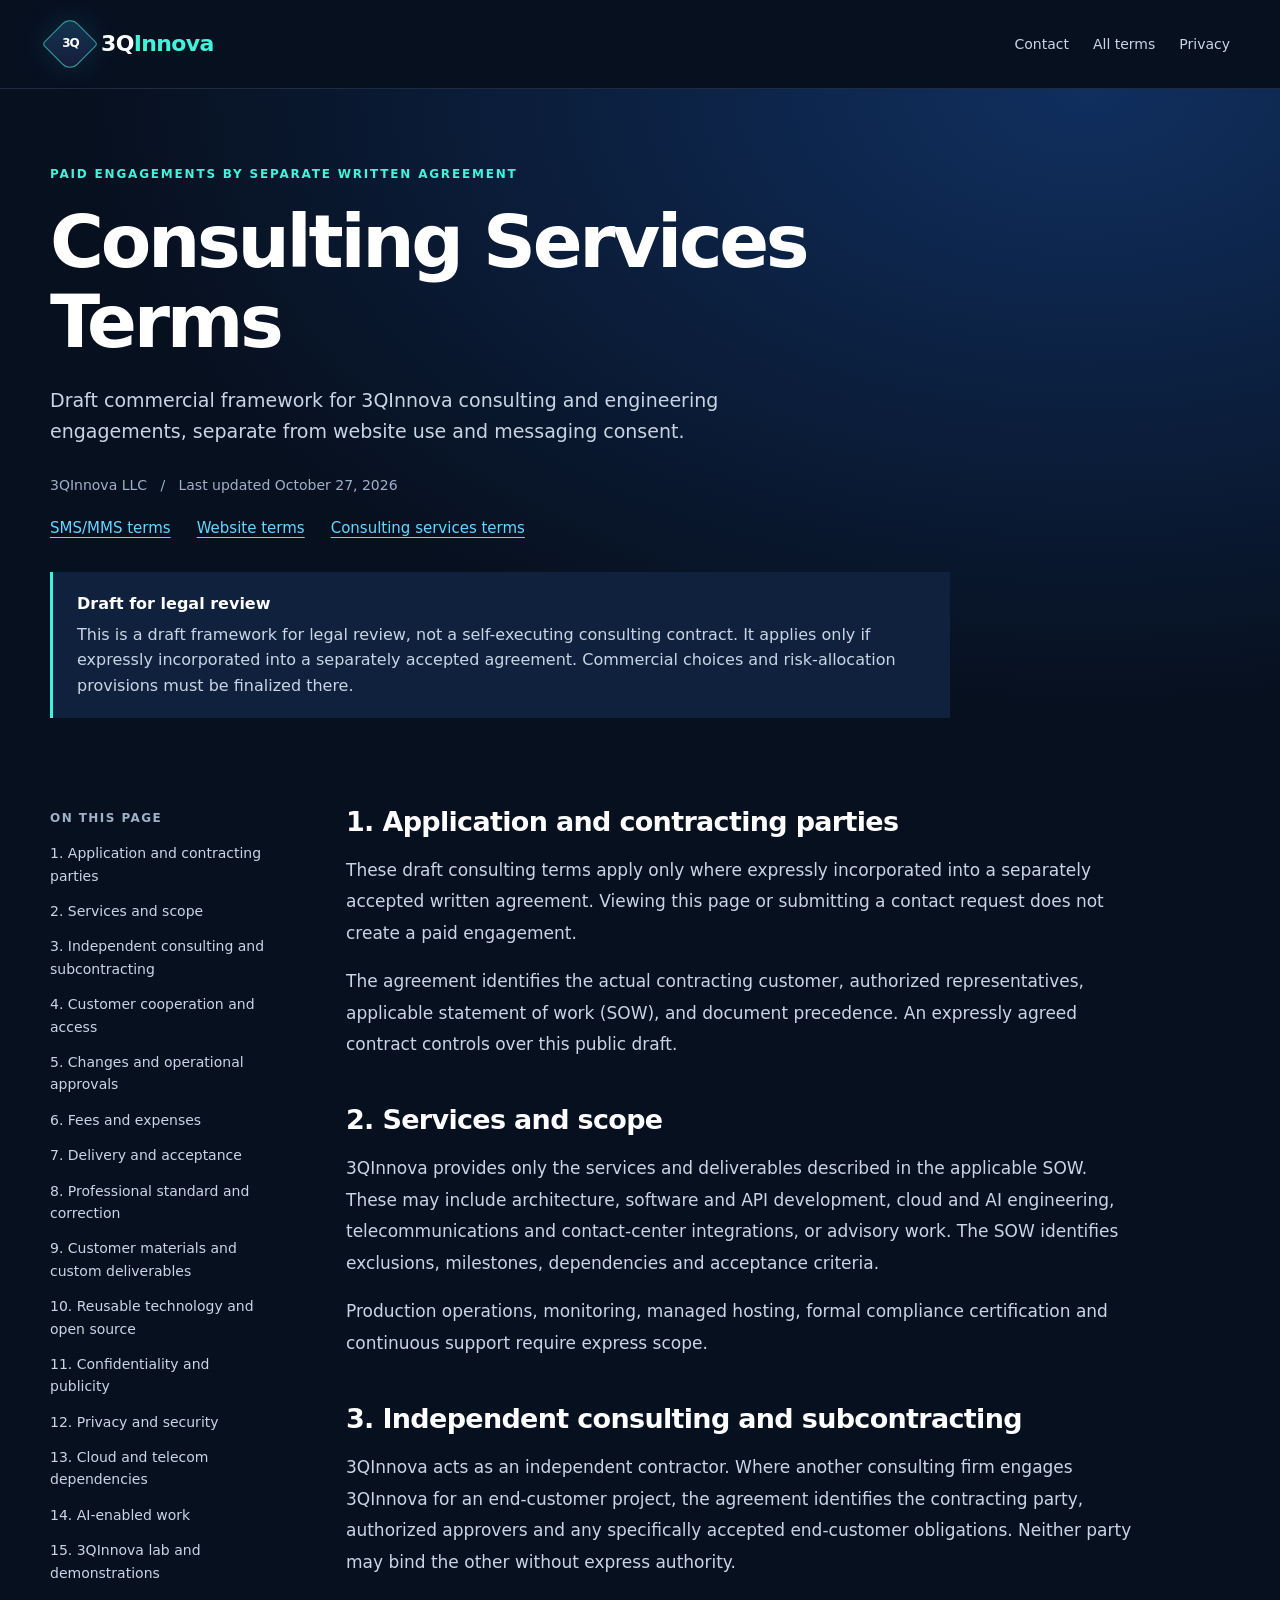
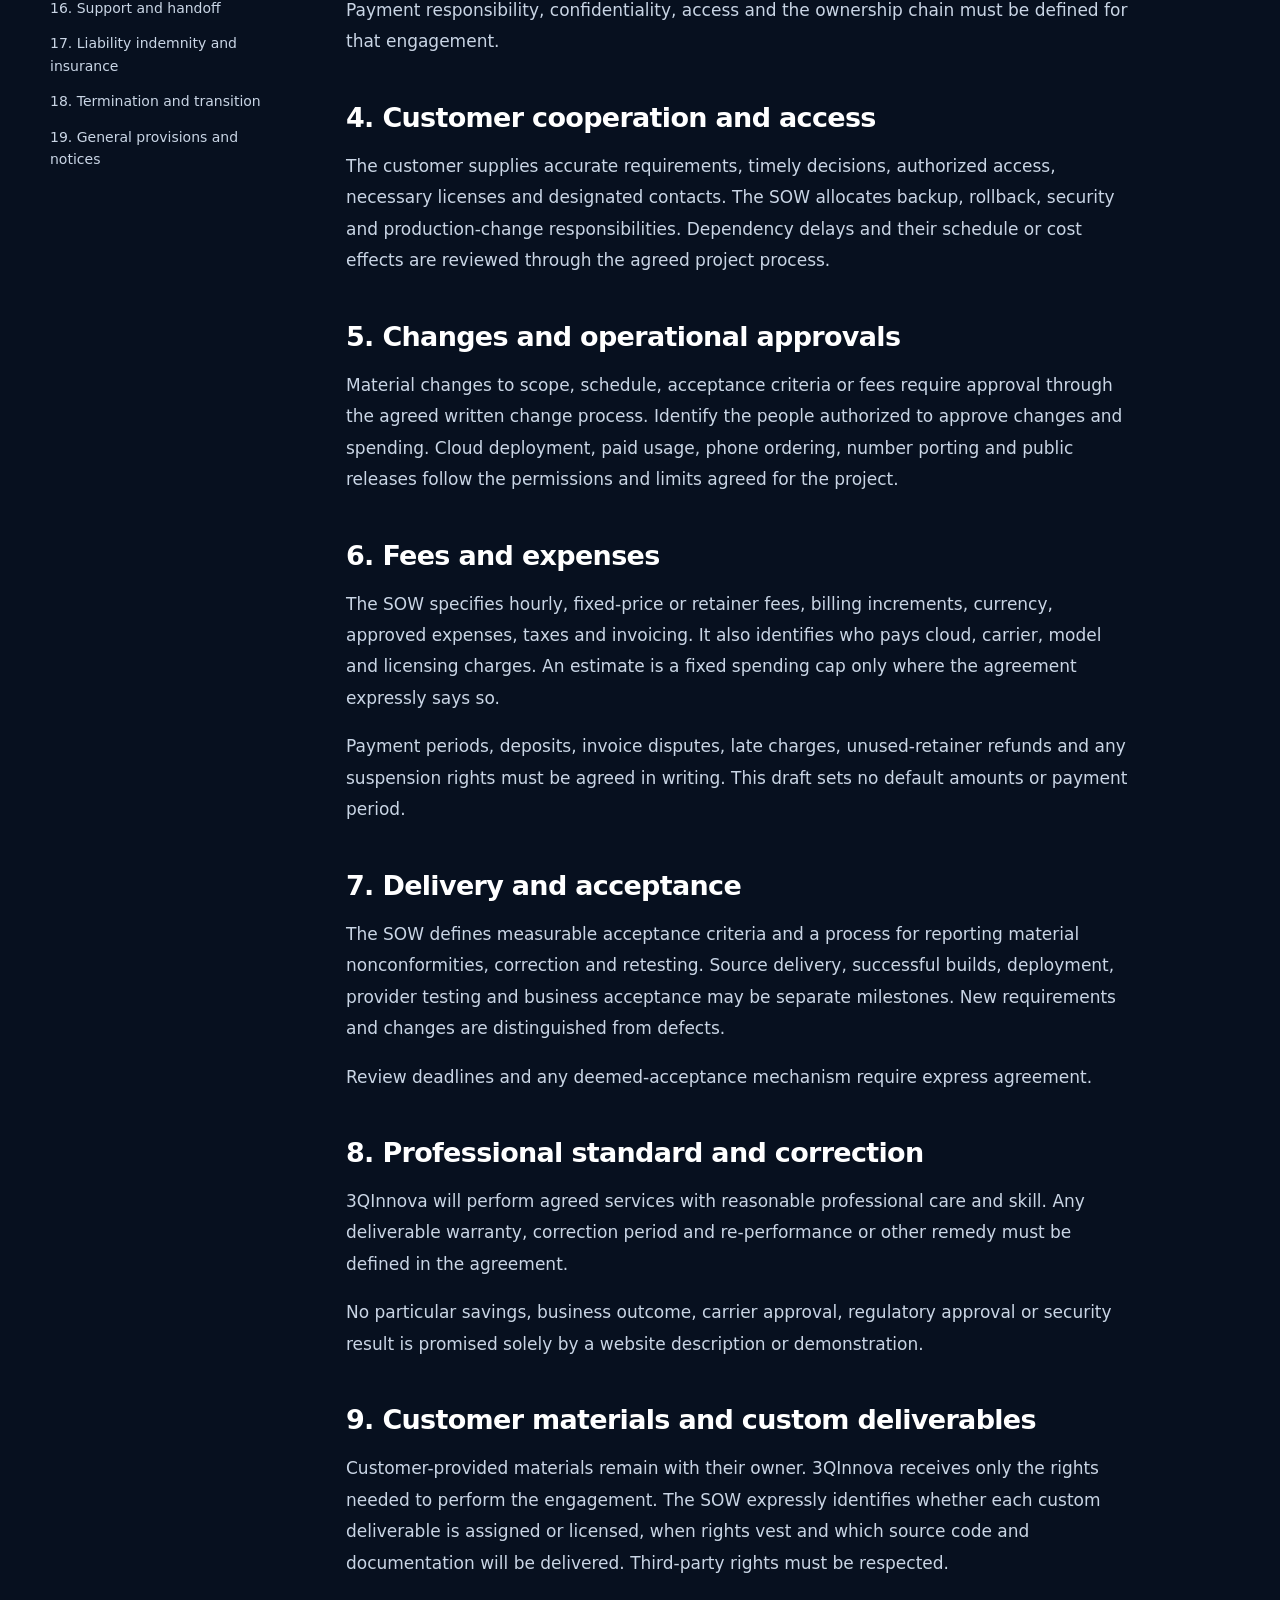
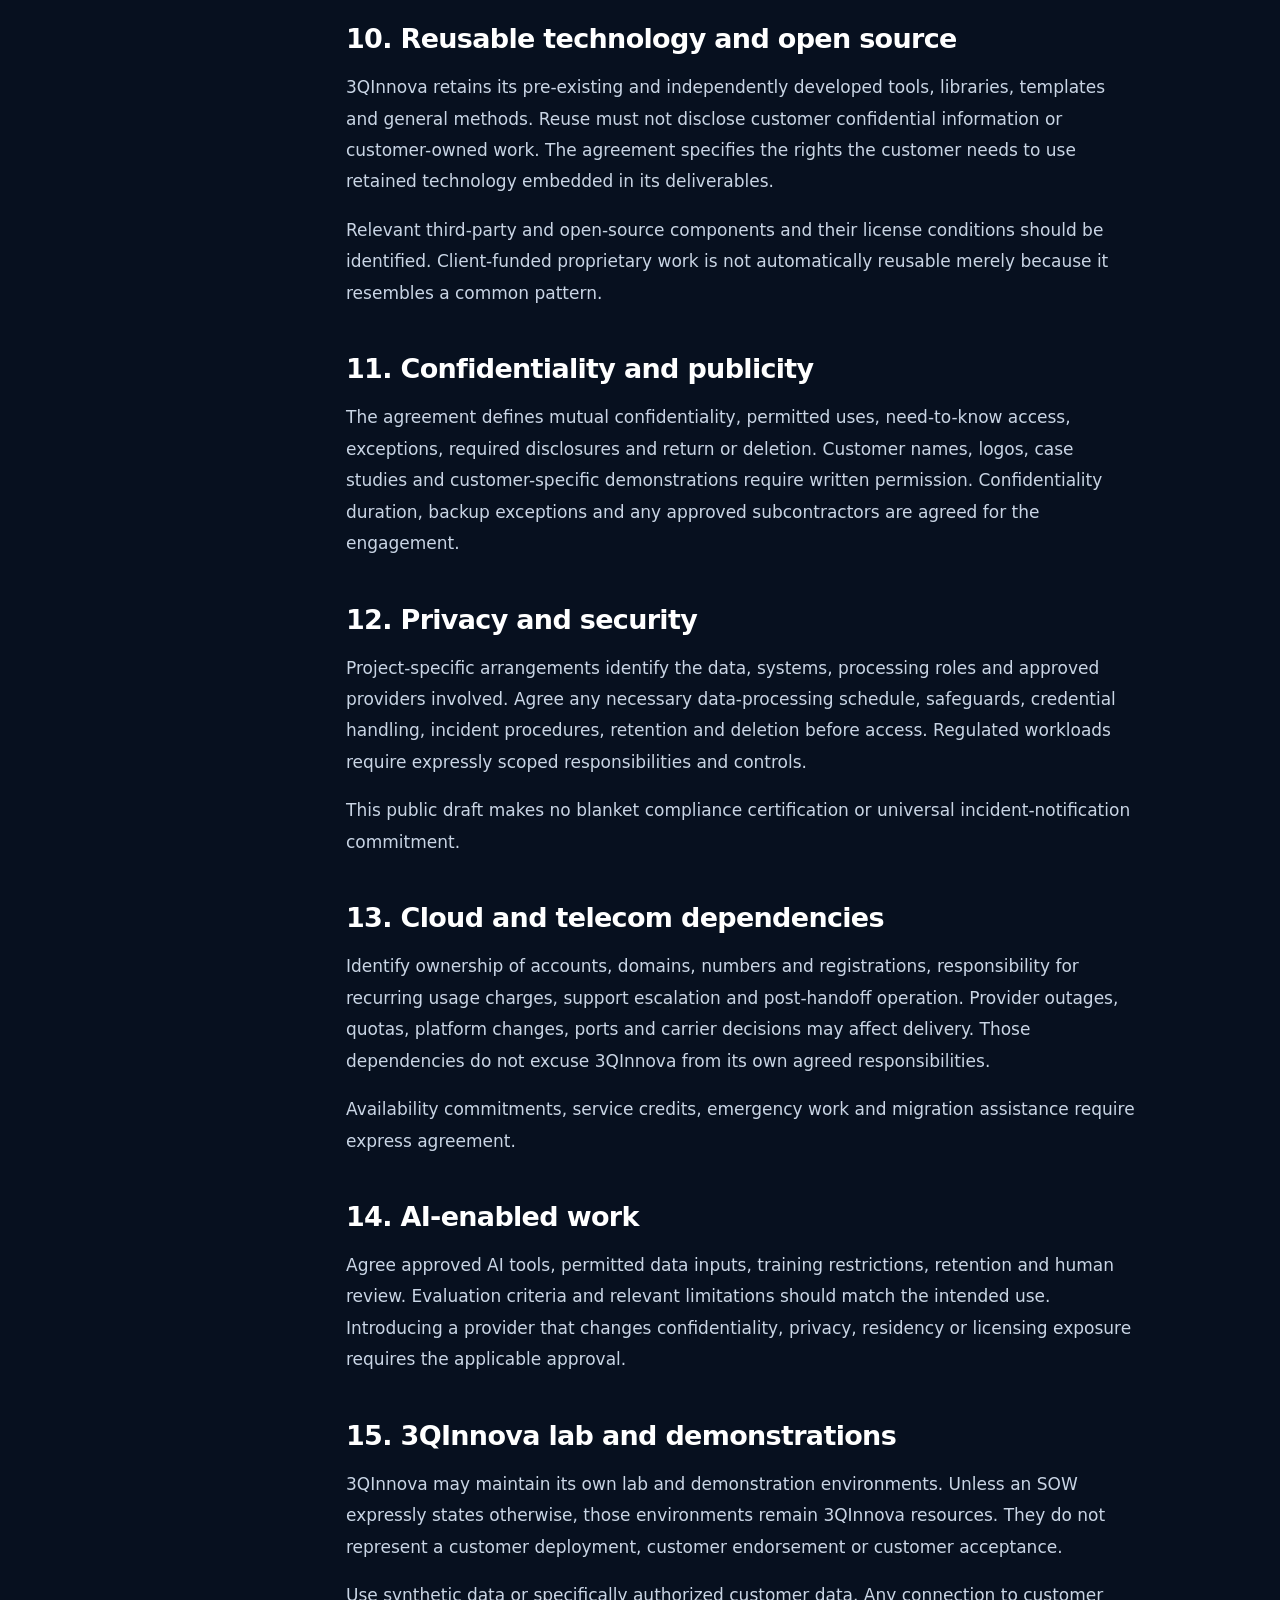
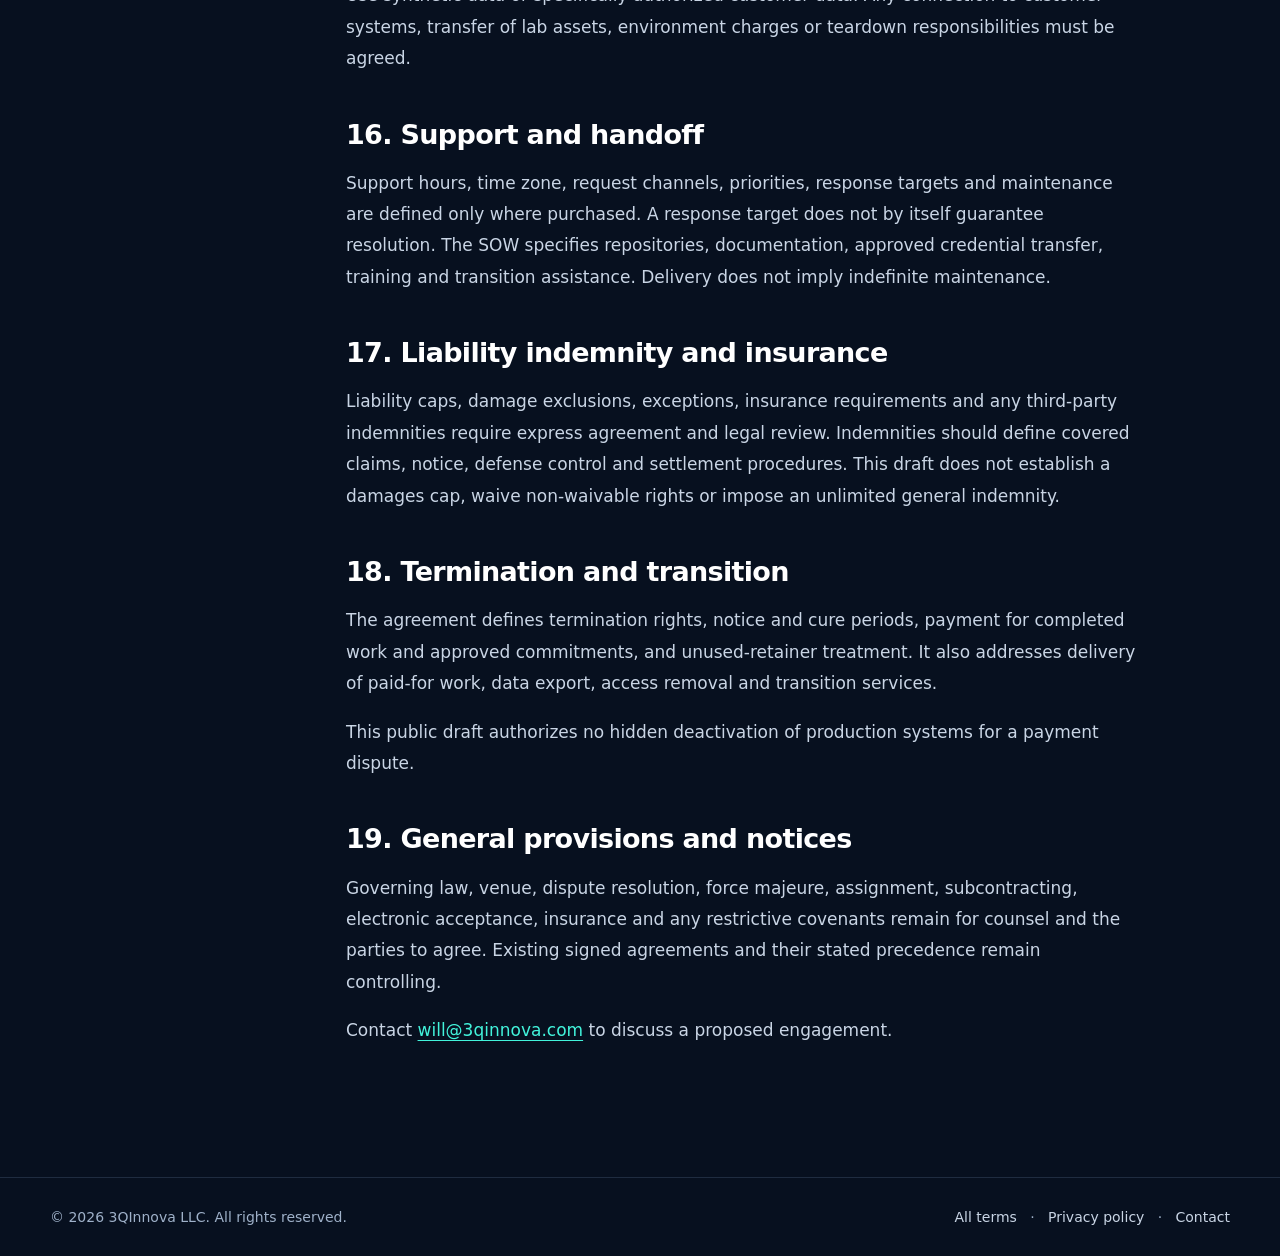
==== Consulting_Terms/index.html @ 2d51da44 "Separate SMS MMS, website, and consulting terms with messaging first" ====
<!doctype html>
<html lang="en"><head><meta charset="utf-8"><meta name="viewport" content="width=device-width,initial-scale=1"><title>Consulting Services Terms | 3QInnova</title><meta name="description" content="Draft commercial framework for 3QInnova consulting and engineering engagements, separate from website use and messaging consent."><meta name="theme-color" content="#07101f"><meta name="robots" content="noindex,follow"><link rel="canonical" href="https://3qinnova.com/Consulting_Terms/"><link rel="stylesheet" href="/styles.css"><style>
    .terms-header{position:static;border-bottom:1px solid var(--line);padding:24px 0}.terms-header nav{display:flex;gap:24px;align-items:center;font-size:14px}.terms-header nav a{color:#c9d5e5}.terms-header nav a:hover{color:var(--cyan)}
    .terms-hero{padding:76px 0 42px;background:radial-gradient(ellipse at 85% 0%,#102f5f,transparent 65%)}.terms-hero h1{max-width:900px;font-size:clamp(2.5rem,6vw,4.6rem);line-height:1.08;letter-spacing:-.045em;margin:0 0 24px}.terms-hero .intro{max-width:740px;color:#c9d5e5;font-size:19px}.terms-meta{color:var(--muted);font-size:14px;margin:28px 0 0}
    .draft-notice{border-left:3px solid var(--cyan);background:#10213e;padding:19px 24px;margin-top:32px;max-width:900px}.draft-notice p{margin:5px 0 0;color:#c9d5e5}.terms-layout{display:grid;grid-template-columns:220px minmax(0,1fr);gap:76px;padding:44px 0 88px}.terms-toc{align-self:start;position:sticky;top:28px}.terms-toc strong{font-size:12px;text-transform:uppercase;letter-spacing:.12em;color:var(--muted)}.terms-toc a{display:block;margin-top:13px;color:#c9d5e5;font-size:14px}.terms-toc a:hover{color:var(--cyan)}.terms-content{max-width:790px}.terms-content section{scroll-margin-top:30px;margin:0 0 42px}.terms-content h2{font-size:27px;letter-spacing:-.025em;line-height:1.3;margin:0 0 16px}.terms-content p,.terms-content li{color:#c9d5e5;font-size:17px;line-height:1.85}.terms-content ul{padding-left:24px}.terms-content li{margin-bottom:10px}.terms-content a{color:var(--cyan);text-decoration:underline;text-underline-offset:4px}.terms-content strong{color:var(--white)}.terms-content .keyword{font-family:ui-monospace,monospace;letter-spacing:.03em;color:var(--cyan);font-weight:700}.terms-footer{border-top:1px solid var(--line);padding:28px 0;color:var(--muted);font-size:14px}.terms-footer .shell{display:flex;justify-content:space-between;gap:20px;flex-wrap:wrap}.terms-footer a{color:#c9d5e5}.terms-content .sample{border-left:2px solid var(--line);padding-left:22px}
    @media(max-width:760px){.terms-header nav{gap:16px}.terms-header .nav-wrap{gap:14px}.terms-hero{padding-top:48px}.terms-layout{grid-template-columns:1fr;gap:32px;padding-top:24px}.terms-toc{position:static;padding-bottom:24px;border-bottom:1px solid var(--line)}.terms-toc a{display:inline-block;margin:12px 18px 0 0}.terms-header .brand-name{font-size:19px}.terms-header .brand-mark{width:32px}.terms-header nav a{font-size:13px}.terms-content h2{font-size:24px}.draft-notice{padding:16px 18px}}
    @media print{body{background:white;color:#111}.terms-header,.terms-toc,.terms-footer{display:none}.terms-hero{padding-top:0;background:none}.terms-layout{display:block;padding:0}.terms-content p,.terms-content li,.terms-hero .intro,.terms-meta,.draft-notice p{color:#222}.terms-content strong,.terms-content a,.terms-content .keyword{color:#111}.draft-notice{background:none;border-color:#111}.terms-content section{break-inside:avoid}}
  
.policy-links{display:flex;flex-wrap:wrap;gap:12px 26px;padding:20px 0 0;color:#62d7ff;font-size:15px}.policy-links a{text-decoration:underline;text-underline-offset:4px}.policy-group{margin:20px 0 38px;padding-bottom:20px;border-bottom:1px solid var(--line)}.policy-group>h2{font-size:34px;color:var(--cyan)}.terms-toc .toc-group{display:block;margin-top:24px;color:var(--white);font-size:15px}.policy-note{border-left:3px solid var(--cyan);padding-left:18px;color:#c9d5e5}@media(max-width:760px){.policy-links{gap:12px 18px}.policy-group>h2{font-size:28px}.terms-toc .toc-group{margin-top:15px}}</style></head><body>
<a class="skip-link" href="#main">Skip to content</a><header class="terms-header"><div class="shell nav-wrap"><a class="brand" href="/" aria-label="3QInnova home"><span class="brand-mark" aria-hidden="true"><span>3Q</span></span><span class="brand-name">3Q<span>Innova</span></span></a><nav aria-label="Primary navigation"><a href="/Contact/">Contact</a><a href="/Terms_And_Conditions/">All terms</a><a href="/Privacy_Policy/">Privacy</a></nav></div></header>
<main id="main"><div class="terms-hero"><div class="shell"><p class="eyebrow">Paid engagements by separate written agreement</p><h1>Consulting Services Terms</h1><p class="intro">Draft commercial framework for 3QInnova consulting and engineering engagements, separate from website use and messaging consent.</p><p class="terms-meta">3QInnova LLC &nbsp; / &nbsp; Last updated October 27, 2026</p><nav class="policy-links" aria-label="Separate terms documents"><a href="/SMS_MMS_Terms/">SMS/MMS terms</a><a href="/Website_Terms/">Website terms</a><a href="/Consulting_Terms/">Consulting services terms</a></nav><aside class="draft-notice" aria-label="Draft status"><strong>Draft for legal review</strong><p>This is a draft framework for legal review, not a self-executing consulting contract. It applies only if expressly incorporated into a separately accepted agreement. Commercial choices and risk-allocation provisions must be finalized there.</p></aside></div></div>
<div class="shell terms-layout"><nav class="terms-toc" aria-label="On this page"><strong>On this page</strong><a href="#application">1. Application and contracting parties</a><a href="#services">2. Services and scope</a><a href="#independent">3. Independent consulting and subcontracting</a><a href="#cooperation">4. Customer cooperation and access</a><a href="#changes">5. Changes and operational approvals</a><a href="#fees">6. Fees and expenses</a><a href="#acceptance">7. Delivery and acceptance</a><a href="#standard">8. Professional standard and correction</a><a href="#ownership">9. Customer materials and custom deliverables</a><a href="#reusable">10. Reusable technology and open source</a><a href="#confidentiality">11. Confidentiality and publicity</a><a href="#data">12. Privacy and security</a><a href="#vendors">13. Cloud and telecom dependencies</a><a href="#ai">14. AI-enabled work</a><a href="#lab">15. 3QInnova lab and demonstrations</a><a href="#support">16. Support and handoff</a><a href="#risk">17. Liability indemnity and insurance</a><a href="#termination">18. Termination and transition</a><a href="#general">19. General provisions and notices</a></nav><article class="terms-content"><section id="application"><h2>1. Application and contracting parties</h2><p>These draft consulting terms apply only where expressly incorporated into a separately accepted written agreement. Viewing this page or submitting a contact request does not create a paid engagement.</p><p>The agreement identifies the actual contracting customer, authorized representatives, applicable statement of work (SOW), and document precedence. An expressly agreed contract controls over this public draft.</p></section><section id="services"><h2>2. Services and scope</h2><p>3QInnova provides only the services and deliverables described in the applicable SOW. These may include architecture, software and API development, cloud and AI engineering, telecommunications and contact-center integrations, or advisory work. The SOW identifies exclusions, milestones, dependencies and acceptance criteria.</p><p>Production operations, monitoring, managed hosting, formal compliance certification and continuous support require express scope.</p></section><section id="independent"><h2>3. Independent consulting and subcontracting</h2><p>3QInnova acts as an independent contractor. Where another consulting firm engages 3QInnova for an end-customer project, the agreement identifies the contracting party, authorized approvers and any specifically accepted end-customer obligations. Neither party may bind the other without express authority.</p><p>Payment responsibility, confidentiality, access and the ownership chain must be defined for that engagement.</p></section><section id="cooperation"><h2>4. Customer cooperation and access</h2><p>The customer supplies accurate requirements, timely decisions, authorized access, necessary licenses and designated contacts. The SOW allocates backup, rollback, security and production-change responsibilities. Dependency delays and their schedule or cost effects are reviewed through the agreed project process.</p></section><section id="changes"><h2>5. Changes and operational approvals</h2><p>Material changes to scope, schedule, acceptance criteria or fees require approval through the agreed written change process. Identify the people authorized to approve changes and spending. Cloud deployment, paid usage, phone ordering, number porting and public releases follow the permissions and limits agreed for the project.</p></section><section id="fees"><h2>6. Fees and expenses</h2><p>The SOW specifies hourly, fixed-price or retainer fees, billing increments, currency, approved expenses, taxes and invoicing. It also identifies who pays cloud, carrier, model and licensing charges. An estimate is a fixed spending cap only where the agreement expressly says so.</p><p>Payment periods, deposits, invoice disputes, late charges, unused-retainer refunds and any suspension rights must be agreed in writing. This draft sets no default amounts or payment period.</p></section><section id="acceptance"><h2>7. Delivery and acceptance</h2><p>The SOW defines measurable acceptance criteria and a process for reporting material nonconformities, correction and retesting. Source delivery, successful builds, deployment, provider testing and business acceptance may be separate milestones. New requirements and changes are distinguished from defects.</p><p>Review deadlines and any deemed-acceptance mechanism require express agreement.</p></section><section id="standard"><h2>8. Professional standard and correction</h2><p>3QInnova will perform agreed services with reasonable professional care and skill. Any deliverable warranty, correction period and re-performance or other remedy must be defined in the agreement.</p><p>No particular savings, business outcome, carrier approval, regulatory approval or security result is promised solely by a website description or demonstration.</p></section><section id="ownership"><h2>9. Customer materials and custom deliverables</h2><p>Customer-provided materials remain with their owner. 3QInnova receives only the rights needed to perform the engagement. The SOW expressly identifies whether each custom deliverable is assigned or licensed, when rights vest and which source code and documentation will be delivered. Third-party rights must be respected.</p></section><section id="reusable"><h2>10. Reusable technology and open source</h2><p>3QInnova retains its pre-existing and independently developed tools, libraries, templates and general methods. Reuse must not disclose customer confidential information or customer-owned work. The agreement specifies the rights the customer needs to use retained technology embedded in its deliverables.</p><p>Relevant third-party and open-source components and their license conditions should be identified. Client-funded proprietary work is not automatically reusable merely because it resembles a common pattern.</p></section><section id="confidentiality"><h2>11. Confidentiality and publicity</h2><p>The agreement defines mutual confidentiality, permitted uses, need-to-know access, exceptions, required disclosures and return or deletion. Customer names, logos, case studies and customer-specific demonstrations require written permission. Confidentiality duration, backup exceptions and any approved subcontractors are agreed for the engagement.</p></section><section id="data"><h2>12. Privacy and security</h2><p>Project-specific arrangements identify the data, systems, processing roles and approved providers involved. Agree any necessary data-processing schedule, safeguards, credential handling, incident procedures, retention and deletion before access. Regulated workloads require expressly scoped responsibilities and controls.</p><p>This public draft makes no blanket compliance certification or universal incident-notification commitment.</p></section><section id="vendors"><h2>13. Cloud and telecom dependencies</h2><p>Identify ownership of accounts, domains, numbers and registrations, responsibility for recurring usage charges, support escalation and post-handoff operation. Provider outages, quotas, platform changes, ports and carrier decisions may affect delivery. Those dependencies do not excuse 3QInnova from its own agreed responsibilities.</p><p>Availability commitments, service credits, emergency work and migration assistance require express agreement.</p></section><section id="ai"><h2>14. AI-enabled work</h2><p>Agree approved AI tools, permitted data inputs, training restrictions, retention and human review. Evaluation criteria and relevant limitations should match the intended use. Introducing a provider that changes confidentiality, privacy, residency or licensing exposure requires the applicable approval.</p></section><section id="lab"><h2>15. 3QInnova lab and demonstrations</h2><p>3QInnova may maintain its own lab and demonstration environments. Unless an SOW expressly states otherwise, those environments remain 3QInnova resources. They do not represent a customer deployment, customer endorsement or customer acceptance.</p><p>Use synthetic data or specifically authorized customer data. Any connection to customer systems, transfer of lab assets, environment charges or teardown responsibilities must be agreed.</p></section><section id="support"><h2>16. Support and handoff</h2><p>Support hours, time zone, request channels, priorities, response targets and maintenance are defined only where purchased. A response target does not by itself guarantee resolution. The SOW specifies repositories, documentation, approved credential transfer, training and transition assistance. Delivery does not imply indefinite maintenance.</p></section><section id="risk"><h2>17. Liability indemnity and insurance</h2><p>Liability caps, damage exclusions, exceptions, insurance requirements and any third-party indemnities require express agreement and legal review. Indemnities should define covered claims, notice, defense control and settlement procedures. This draft does not establish a damages cap, waive non-waivable rights or impose an unlimited general indemnity.</p></section><section id="termination"><h2>18. Termination and transition</h2><p>The agreement defines termination rights, notice and cure periods, payment for completed work and approved commitments, and unused-retainer treatment. It also addresses delivery of paid-for work, data export, access removal and transition services.</p><p>This public draft authorizes no hidden deactivation of production systems for a payment dispute.</p></section><section id="general"><h2>19. General provisions and notices</h2><p>Governing law, venue, dispute resolution, force majeure, assignment, subcontracting, electronic acceptance, insurance and any restrictive covenants remain for counsel and the parties to agree. Existing signed agreements and their stated precedence remain controlling.</p><p>Contact <a href="mailto:will@3qinnova.com">will@3qinnova.com</a> to discuss a proposed engagement.</p></section></article></div></main>
<footer class="terms-footer"><div class="shell"><span>© 2026 3QInnova LLC. All rights reserved.</span><span><a href="/Terms_And_Conditions/">All terms</a> &nbsp; · &nbsp; <a href="/Privacy_Policy/">Privacy policy</a> &nbsp; · &nbsp; <a href="/Contact/">Contact</a></span></div></footer></body></html>
---- styles.css ----
:root {
  --ink: #07101f;
  --ink-soft: #0b1830;
  --panel: #10213e;
  --blue: #39bfff;
  --cyan: #42f3db;
  --violet: #8872ff;
  --lime: #b9ff66;
  --paper: #f4f7fb;
  --white: #ffffff;
  --muted: #9fb1c9;
  --line: rgba(146, 181, 224, 0.17);
  --shadow: 0 28px 80px rgba(0, 5, 20, 0.34);
  --radius: 22px;
  --shell: min(1180px, calc(100% - 40px));
}

* { box-sizing: border-box; }
html { scroll-behavior: smooth; }
body {
  margin: 0;
  background: var(--ink);
  color: var(--white);
  font-family: Inter, ui-sans-serif, system-ui, -apple-system, BlinkMacSystemFont, "Segoe UI", sans-serif;
  line-height: 1.6;
  -webkit-font-smoothing: antialiased;
}

a { color: inherit; text-decoration: none; }
button, input, textarea { font: inherit; }
img { max-width: 100%; }
.shell { width: var(--shell); margin-inline: auto; }
.sr-only { position: absolute; width: 1px; height: 1px; padding: 0; margin: -1px; overflow: hidden; clip: rect(0,0,0,0); white-space: nowrap; border: 0; }
.skip-link { position: fixed; left: 16px; top: -60px; z-index: 999; background: var(--white); color: var(--ink); padding: 10px 16px; border-radius: 8px; font-weight: 700; }
.skip-link:focus { top: 16px; }

.site-header {
  position: fixed;
  inset: 0 0 auto;
  z-index: 100;
  padding: 18px 0;
  border-bottom: 1px solid transparent;
  transition: background .25s ease, border-color .25s ease, padding .25s ease;
}
.site-header.is-scrolled { background: rgba(7, 16, 31, .9); border-color: var(--line); padding: 12px 0; backdrop-filter: blur(18px); }
.nav-wrap { display: flex; align-items: center; justify-content: space-between; gap: 30px; }
.brand { display: inline-flex; align-items: center; gap: 11px; font-weight: 800; letter-spacing: -.04em; }
.brand-mark { display: grid; place-items: center; width: 40px; aspect-ratio: 1; border: 1px solid rgba(66,243,219,.6); border-radius: 11px 4px 11px 4px; background: linear-gradient(135deg, rgba(57,191,255,.22), rgba(136,114,255,.12)); box-shadow: 0 0 30px rgba(57,191,255,.16); transform: rotate(45deg); }
.brand-mark span { font-size: 12px; transform: rotate(-45deg); letter-spacing: -.08em; }
.brand-name { font-size: 22px; }
.brand-name > span { color: var(--cyan); }
.site-nav { display: flex; align-items: center; gap: 28px; color: #c9d5e5; font-size: 14px; font-weight: 650; }
.site-nav a:not(.nav-cta):hover { color: var(--white); }
.nav-cta { padding: 10px 15px; border: 1px solid rgba(66,243,219,.45); border-radius: 999px; color: var(--cyan); }
.nav-cta:hover { background: rgba(66,243,219,.1); }
.menu-button { display: none; width: 44px; height: 44px; padding: 11px; border: 1px solid var(--line); border-radius: 12px; background: transparent; }
.menu-button span:not(.sr-only) { display: block; height: 2px; margin: 5px 0; background: var(--white); transition: transform .2s, opacity .2s; }

.hero { position: relative; min-height: 820px; display: grid; align-items: center; overflow: hidden; padding: 142px 0 84px; background: radial-gradient(circle at 77% 46%, #102f5f 0, #0b1d3a 25%, var(--ink) 58%); }
.hero-grid { position: absolute; inset: 0; opacity: .24; background-image: linear-gradient(rgba(83, 178, 255, .08) 1px, transparent 1px), linear-gradient(90deg, rgba(83, 178, 255, .08) 1px, transparent 1px); background-size: 64px 64px; mask-image: linear-gradient(to bottom, black, transparent 85%); }
.hero-glow { position: absolute; border-radius: 50%; filter: blur(80px); pointer-events: none; }
.hero-glow-one { width: 340px; height: 340px; right: -80px; top: 80px; background: rgba(136,114,255,.22); }
.hero-glow-two { width: 270px; height: 270px; left: 36%; bottom: -120px; background: rgba(66,243,219,.12); }
.hero-layout { position: relative; z-index: 2; display: grid; grid-template-columns: 1.05fr .95fr; align-items: center; gap: 76px; }
.eyebrow { margin: 0 0 18px; display: flex; align-items: center; gap: 10px; color: var(--cyan); font-size: 12px; font-weight: 800; letter-spacing: .15em; text-transform: uppercase; }
.eyebrow span { width: 30px; height: 1px; background: linear-gradient(90deg, var(--cyan), transparent); }
h1, h2, h3, p { margin-top: 0; }
h1 { margin-bottom: 24px; max-width: 720px; font-size: clamp(3.6rem, 6vw, 6.3rem); line-height: .96; letter-spacing: -.07em; }
h1 em { display: block; color: transparent; font-style: normal; background: linear-gradient(90deg, var(--blue), var(--cyan) 54%, #b8a8ff); -webkit-background-clip: text; background-clip: text; }
.hero-lede { max-width: 650px; color: #b9c8da; font-size: clamp(1.08rem, 1.7vw, 1.28rem); }
.hero-actions { display: flex; flex-wrap: wrap; gap: 14px; margin: 34px 0 28px; }
.button { display: inline-flex; align-items: center; justify-content: center; gap: 13px; min-height: 52px; padding: 0 21px; border-radius: 12px; font-size: 14px; font-weight: 800; transition: transform .2s ease, background .2s ease, box-shadow .2s ease; }
.button:hover { transform: translateY(-2px); }
.button-primary { background: linear-gradient(135deg, var(--blue), var(--cyan)); color: #03111e; box-shadow: 0 14px 40px rgba(57,191,255,.24); }
.button-secondary { border: 1px solid var(--line); background: rgba(255,255,255,.035); color: #dce7f4; }
.button-secondary:hover { background: rgba(255,255,255,.08); }
.trust-list { display: flex; flex-wrap: wrap; gap: 20px; margin: 0; padding: 0; color: #8fa4bd; font-size: 12px; list-style: none; }
.trust-list span { color: var(--cyan); }

.hero-visual { position: relative; aspect-ratio: 1; max-width: 520px; margin-inline: auto; }
.visual-orbit { position: absolute; inset: 12%; border: 1px solid rgba(77,197,255,.18); border-radius: 50%; box-shadow: inset 0 0 70px rgba(57,191,255,.045), 0 0 50px rgba(57,191,255,.04); }
.visual-orbit::before, .visual-orbit::after { content: ""; position: absolute; top: 50%; width: 7px; height: 7px; border-radius: 50%; background: var(--cyan); box-shadow: 0 0 16px var(--cyan); }
.visual-orbit::before { left: -4px; }.visual-orbit::after { right: -4px; }
.orbit-one { animation: spin 24s linear infinite; }
.orbit-two { inset: 26%; border-color: rgba(136,114,255,.25); animation: spin 18s linear reverse infinite; }
.core-node { position: absolute; inset: 35%; display: grid; place-items: center; align-content: center; border: 1px solid rgba(66,243,219,.55); border-radius: 32px 10px 32px 10px; background: linear-gradient(145deg, rgba(24,75,126,.92), rgba(10,24,51,.96)); box-shadow: 0 0 60px rgba(57,191,255,.27), inset 0 0 30px rgba(57,191,255,.13); transform: rotate(45deg); }
.core-node > * { transform: rotate(-45deg); }
.core-node .core-kicker { color: var(--cyan); font-size: 12px; font-weight: 900; }
.core-node strong { margin: 5px 0; font-size: 18px; line-height: 1; letter-spacing: .16em; }
.core-node small { color: #9bb4cc; font-size: 7px; letter-spacing: .08em; }
.cap-node { position: absolute; display: grid; place-items: center; width: 86px; aspect-ratio: 1; border: 1px solid rgba(126,185,239,.25); border-radius: 50%; background: rgba(9,24,50,.88); box-shadow: 0 12px 35px rgba(0,0,0,.3); backdrop-filter: blur(10px); }
.cap-node i { color: var(--cyan); font-size: 20px; font-style: normal; font-weight: 800; }
.cap-node span { color: #b8c8da; font-size: 10px; font-weight: 800; text-transform: uppercase; letter-spacing: .07em; }
.node-consulting { top: 3%; left: 39%; }.node-software { top: 23%; right: 1%; }.node-ai { right: 8%; bottom: 16%; }.node-cloud { bottom: 1%; left: 41%; }.node-telecom { left: 5%; bottom: 17%; }.node-games { left: 1%; top: 24%; }
@keyframes spin { to { transform: rotate(360deg); } }

.proof-strip { position: relative; z-index: 5; border-top: 1px solid var(--line); border-bottom: 1px solid var(--line); background: #091426; }
.proof-grid { display: grid; grid-template-columns: repeat(4, 1fr); }
.proof-grid > div { display: flex; align-items: center; gap: 14px; min-height: 112px; padding: 22px 26px; border-right: 1px solid var(--line); }
.proof-grid > div:first-child { border-left: 1px solid var(--line); }
.proof-grid strong { color: var(--white); font-size: 28px; letter-spacing: -.04em; }
.proof-grid span { max-width: 135px; color: var(--muted); font-size: 12px; line-height: 1.35; }

.section { padding: 118px 0; }
.section-heading { display: grid; grid-template-columns: 1.3fr .7fr; align-items: end; gap: 80px; margin-bottom: 52px; }
.section-heading h2, .impact h2, .about h2, .contact h2 { margin-bottom: 0; font-size: clamp(2.35rem, 4.2vw, 4.2rem); line-height: 1.05; letter-spacing: -.055em; }
.section-heading > p { margin-bottom: 8px; color: var(--muted); }
.capabilities { background: var(--paper); color: var(--ink); }
.capabilities .eyebrow, .about .eyebrow { color: #087f9d; }
.capability-grid { display: grid; grid-template-columns: repeat(2, 1fr); gap: 18px; }
.capability-card { position: relative; min-height: 390px; overflow: hidden; padding: 38px; border: 1px solid #dfe7f1; border-radius: var(--radius); background: var(--white); transition: transform .25s ease, box-shadow .25s ease, border-color .25s ease; }
.capability-card:hover { transform: translateY(-5px); border-color: #9edff5; box-shadow: 0 24px 60px rgba(16,52,83,.12); }
.capability-card::after { content: ""; position: absolute; width: 160px; height: 160px; right: -70px; bottom: -75px; border: 1px solid rgba(57,191,255,.18); border-radius: 50%; box-shadow: 0 0 0 28px rgba(57,191,255,.03), 0 0 0 58px rgba(57,191,255,.025); }
.card-number { position: absolute; right: 28px; top: 24px; color: #d6e0eb; font-size: 14px; font-weight: 800; }
.card-icon { display: grid; place-items: center; width: 55px; height: 55px; margin-bottom: 28px; border: 1px solid #c9eaf5; border-radius: 15px; background: #edfbff; color: #068bad; font-weight: 900; }
.capability-card h3 { max-width: 420px; margin-bottom: 14px; font-size: 25px; line-height: 1.14; letter-spacing: -.035em; }
.capability-card p { color: #586b80; }
.capability-card ul { display: grid; gap: 6px; margin: 22px 0 0; padding: 0; color: #18324e; font-size: 13px; font-weight: 650; list-style: none; }
.capability-card li::before { content: "—"; margin-right: 8px; color: #17a5c7; }

.impact { position: relative; overflow: hidden; background: linear-gradient(145deg, #0a1730, #07101f 70%); }
.impact::before { content: ""; position: absolute; width: 600px; height: 600px; left: -350px; top: 0; border: 1px solid rgba(57,191,255,.08); border-radius: 50%; box-shadow: 0 0 0 80px rgba(57,191,255,.025), 0 0 0 160px rgba(57,191,255,.016); }
.impact-layout { position: relative; display: grid; grid-template-columns: .78fr 1.22fr; gap: 90px; }
.impact-copy { position: sticky; top: 150px; align-self: start; }
.impact-copy > p:not(.eyebrow) { max-width: 450px; margin: 25px 0; color: var(--muted); }
.text-link { color: var(--cyan); font-size: 14px; font-weight: 800; }
.impact-cases { display: grid; gap: 14px; }
.case { display: grid; grid-template-columns: 145px 1fr; gap: 30px; padding: 34px; border: 1px solid var(--line); border-radius: 18px; background: rgba(255,255,255,.035); }
.case-metric { color: var(--cyan); font-size: 38px; font-weight: 850; letter-spacing: -.05em; }
.case h3 { margin-bottom: 8px; font-size: 19px; }
.case p { margin-bottom: 0; color: var(--muted); font-size: 14px; }

.approach { background: #0b172b; }
.process-grid { display: grid; grid-template-columns: repeat(4, 1fr); margin: 0; padding: 0; counter-reset: process; list-style: none; }
.process-grid li { position: relative; min-height: 250px; padding: 30px 26px; border-top: 1px solid var(--line); border-bottom: 1px solid var(--line); border-right: 1px solid var(--line); }
.process-grid li:first-child { border-left: 1px solid var(--line); border-radius: 16px 0 0 16px; }
.process-grid li:last-child { border-radius: 0 16px 16px 0; }
.process-grid span { color: var(--blue); font-size: 12px; font-weight: 900; }
.process-grid h3 { margin: 55px 0 9px; font-size: 21px; }
.process-grid p { color: var(--muted); font-size: 13px; }

.about { background: var(--paper); color: var(--ink); }
.about-layout { display: grid; grid-template-columns: .85fr 1.15fr; gap: 90px; align-items: center; }
.about-panel { position: relative; min-height: 480px; overflow: hidden; border-radius: 26px; background: radial-gradient(circle at 65% 30%, #204a82, #0b1a35 56%, #07101f); box-shadow: var(--shadow); }
.about-panel::before { content: ""; position: absolute; inset: 10%; border: 1px solid rgba(66,243,219,.15); border-radius: 50%; box-shadow: 0 0 0 50px rgba(57,191,255,.035), 0 0 0 100px rgba(136,114,255,.025); }
.about-code { position: absolute; inset: 24% 13%; display: flex; flex-direction: column; justify-content: center; padding: 34px; border: 1px solid rgba(66,243,219,.28); border-radius: 18px; background: rgba(5,16,35,.82); color: var(--white); backdrop-filter: blur(12px); }
.about-code > span { color: var(--cyan); font-size: 10px; font-weight: 900; letter-spacing: .16em; }
.about-code > strong { margin: 9px 0 28px; font-size: 23px; line-height: 1.15; }
.code-line { display: flex; align-items: center; gap: 10px; margin: 6px 0; color: #aac0d7; font-size: 11px; }
.code-line i { width: 8px; height: 8px; border-radius: 50%; background: var(--blue); box-shadow: 0 0 10px var(--blue); }
.about-copy > p:not(.eyebrow) { color: #53667c; }
.about-copy h2 { margin-bottom: 26px; }
.credential-list { display: flex; flex-wrap: wrap; gap: 8px; margin-top: 28px; }
.credential-list span { padding: 7px 11px; border: 1px solid #d6e2ee; border-radius: 999px; background: #fff; color: #264058; font-size: 11px; font-weight: 750; }

.contact { padding: 42px 0 100px; background: var(--paper); color: var(--white); }
.contact-card { position: relative; overflow: hidden; display: grid; grid-template-columns: 1.25fr .75fr; align-items: end; gap: 70px; padding: 70px; border-radius: 28px; background: linear-gradient(135deg, #0a1c39, #0e3150); box-shadow: var(--shadow); }
.contact-card::after { content: ""; position: absolute; width: 390px; height: 390px; right: -190px; top: -240px; border: 1px solid rgba(66,243,219,.18); border-radius: 50%; box-shadow: 0 0 0 60px rgba(57,191,255,.04), 0 0 0 120px rgba(136,114,255,.025); }
.contact-card > * { position: relative; z-index: 2; }
.contact-card h2 { margin-bottom: 20px; }
.contact-card p:not(.eyebrow) { max-width: 700px; margin-bottom: 0; color: #a9bdd2; }
.contact-actions { display: grid; gap: 14px; justify-items: start; }
.button-light { background: var(--white); color: var(--ink); }
.contact-actions > span { color: #8ea6bf; font-size: 12px; }

.site-footer { padding: 42px 0; border-top: 1px solid var(--line); background: #050c18; }
.footer-grid { display: grid; grid-template-columns: auto 1fr auto; align-items: center; gap: 34px; }
.footer-brand .brand-mark { width: 34px; }.footer-brand .brand-name { font-size: 18px; }
.site-footer p, .site-footer small { margin: 0; color: #7890aa; font-size: 11px; }
.footer-links { display: flex; gap: 18px; color: #adc0d4; font-size: 12px; font-weight: 700; }
.footer-links a:hover { color: var(--cyan); }
.site-footer small { grid-column: 1 / -1; padding-top: 22px; border-top: 1px solid var(--line); }

.reveal { opacity: 0; transform: translateY(22px); transition: opacity .65s ease, transform .65s ease; }
.reveal.is-visible { opacity: 1; transform: none; }
[data-delay="1"] { transition-delay: .08s; } [data-delay="2"] { transition-delay: .16s; } [data-delay="3"] { transition-delay: .24s; }

@media (max-width: 1000px) {
  .hero { min-height: auto; }
  .hero-layout { grid-template-columns: 1fr; gap: 65px; }
  .hero-copy { max-width: 760px; }
  .hero-visual { width: min(560px, 100%); }
  .proof-grid { grid-template-columns: repeat(2, 1fr); }
  .proof-grid > div:nth-child(3) { border-left: 1px solid var(--line); border-top: 1px solid var(--line); }
  .proof-grid > div:nth-child(4) { border-top: 1px solid var(--line); }
  .impact-layout, .about-layout { grid-template-columns: 1fr; }
  .impact-copy { position: static; }
  .about-panel { min-height: 420px; }
  .process-grid { grid-template-columns: repeat(2, 1fr); }
  .process-grid li:first-child { border-radius: 16px 0 0 0; }
  .process-grid li:nth-child(2) { border-radius: 0 16px 0 0; }
  .process-grid li:nth-child(3) { border-left: 1px solid var(--line); border-top: 0; border-radius: 0 0 0 16px; }
  .process-grid li:last-child { border-top: 0; border-radius: 0 0 16px 0; }
  .contact-card { grid-template-columns: 1fr; }
}

@media (max-width: 760px) {
  :root { --shell: min(100% - 28px, 1180px); }
  .site-header { padding: 12px 0; }
  .menu-button { display: block; }
  .site-nav { position: absolute; left: 14px; right: 14px; top: calc(100% + 8px); display: none; align-items: stretch; flex-direction: column; gap: 0; padding: 12px; border: 1px solid var(--line); border-radius: 16px; background: rgba(7,16,31,.98); box-shadow: var(--shadow); }
  .site-nav.is-open { display: flex; }
  .site-nav a { padding: 12px; }
  .nav-cta { margin-top: 6px; text-align: center; }
  .menu-button[aria-expanded="true"] span:nth-child(2) { transform: translateY(7px) rotate(45deg); }
  .menu-button[aria-expanded="true"] span:nth-child(3) { opacity: 0; }
  .menu-button[aria-expanded="true"] span:nth-child(4) { transform: translateY(-7px) rotate(-45deg); }
  .hero { padding-top: 120px; }
  h1 { font-size: clamp(3.15rem, 15vw, 5rem); }
  .hero-visual { transform: scale(.96); }
  .cap-node { width: 70px; }
  .proof-grid { grid-template-columns: 1fr; }
  .proof-grid > div, .proof-grid > div:nth-child(3) { border-left: 1px solid var(--line); border-top: 1px solid var(--line); }
  .proof-grid > div:first-child { border-top: 0; }
  .section { padding: 86px 0; }
  .section-heading { grid-template-columns: 1fr; gap: 22px; }
  .capability-grid { grid-template-columns: 1fr; }
  .capability-card { min-height: auto; padding: 30px; }
  .impact-layout { gap: 48px; }
  .case { grid-template-columns: 1fr; gap: 16px; padding: 28px; }
  .process-grid { grid-template-columns: 1fr; }
  .process-grid li, .process-grid li:first-child, .process-grid li:nth-child(2), .process-grid li:nth-child(3), .process-grid li:last-child { min-height: auto; border: 1px solid var(--line); border-bottom: 0; border-radius: 0; }
  .process-grid li:first-child { border-radius: 16px 16px 0 0; }
  .process-grid li:last-child { border-bottom: 1px solid var(--line); border-radius: 0 0 16px 16px; }
  .process-grid h3 { margin-top: 30px; }
  .about-layout { gap: 50px; }
  .about-panel { min-height: 350px; }
  .about-code { inset: 20% 9%; padding: 26px; }
  .contact { padding-bottom: 70px; }
  .contact-card { padding: 42px 28px; }
  .footer-grid { grid-template-columns: 1fr; }
  .footer-links { flex-wrap: wrap; }
}

@media (prefers-reduced-motion: reduce) {
  html { scroll-behavior: auto; }
  *, *::before, *::after { animation-duration: .01ms !important; animation-iteration-count: 1 !important; transition-duration: .01ms !important; }
  .reveal { opacity: 1; transform: none; }
}
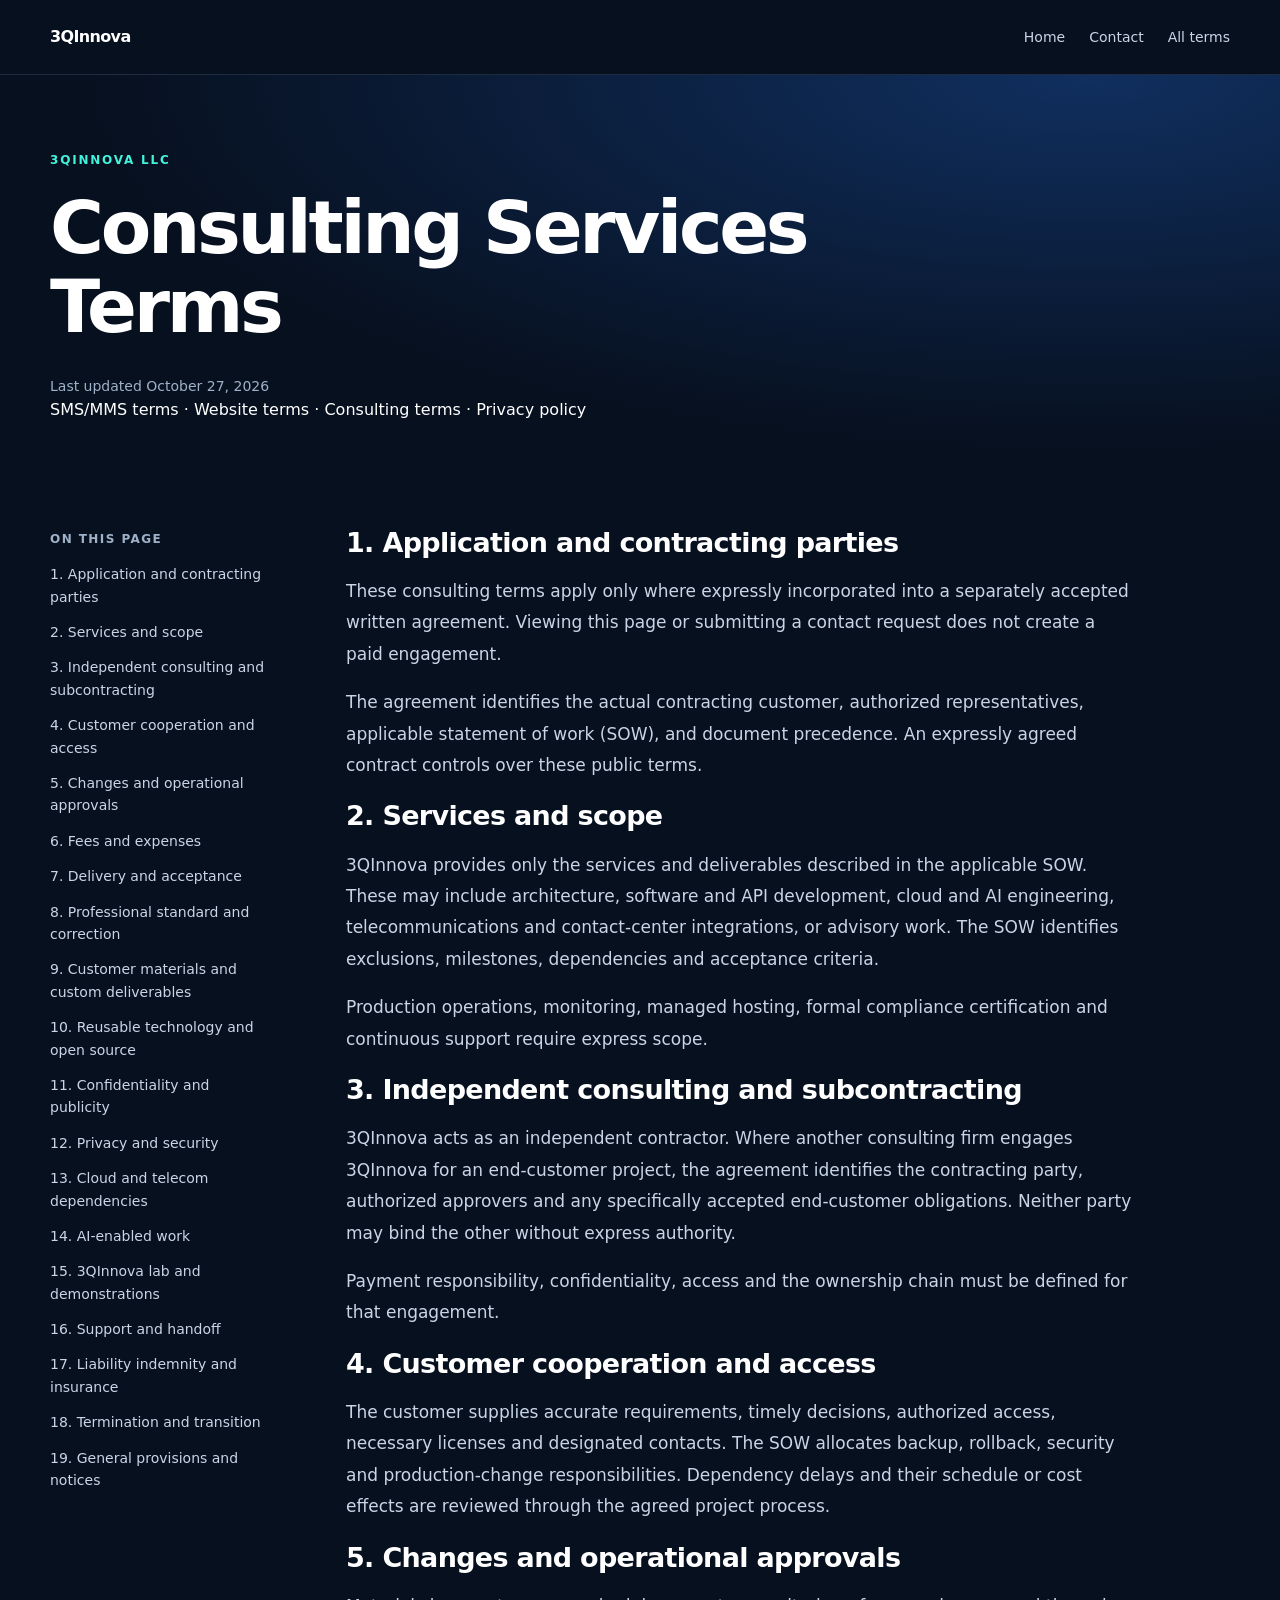
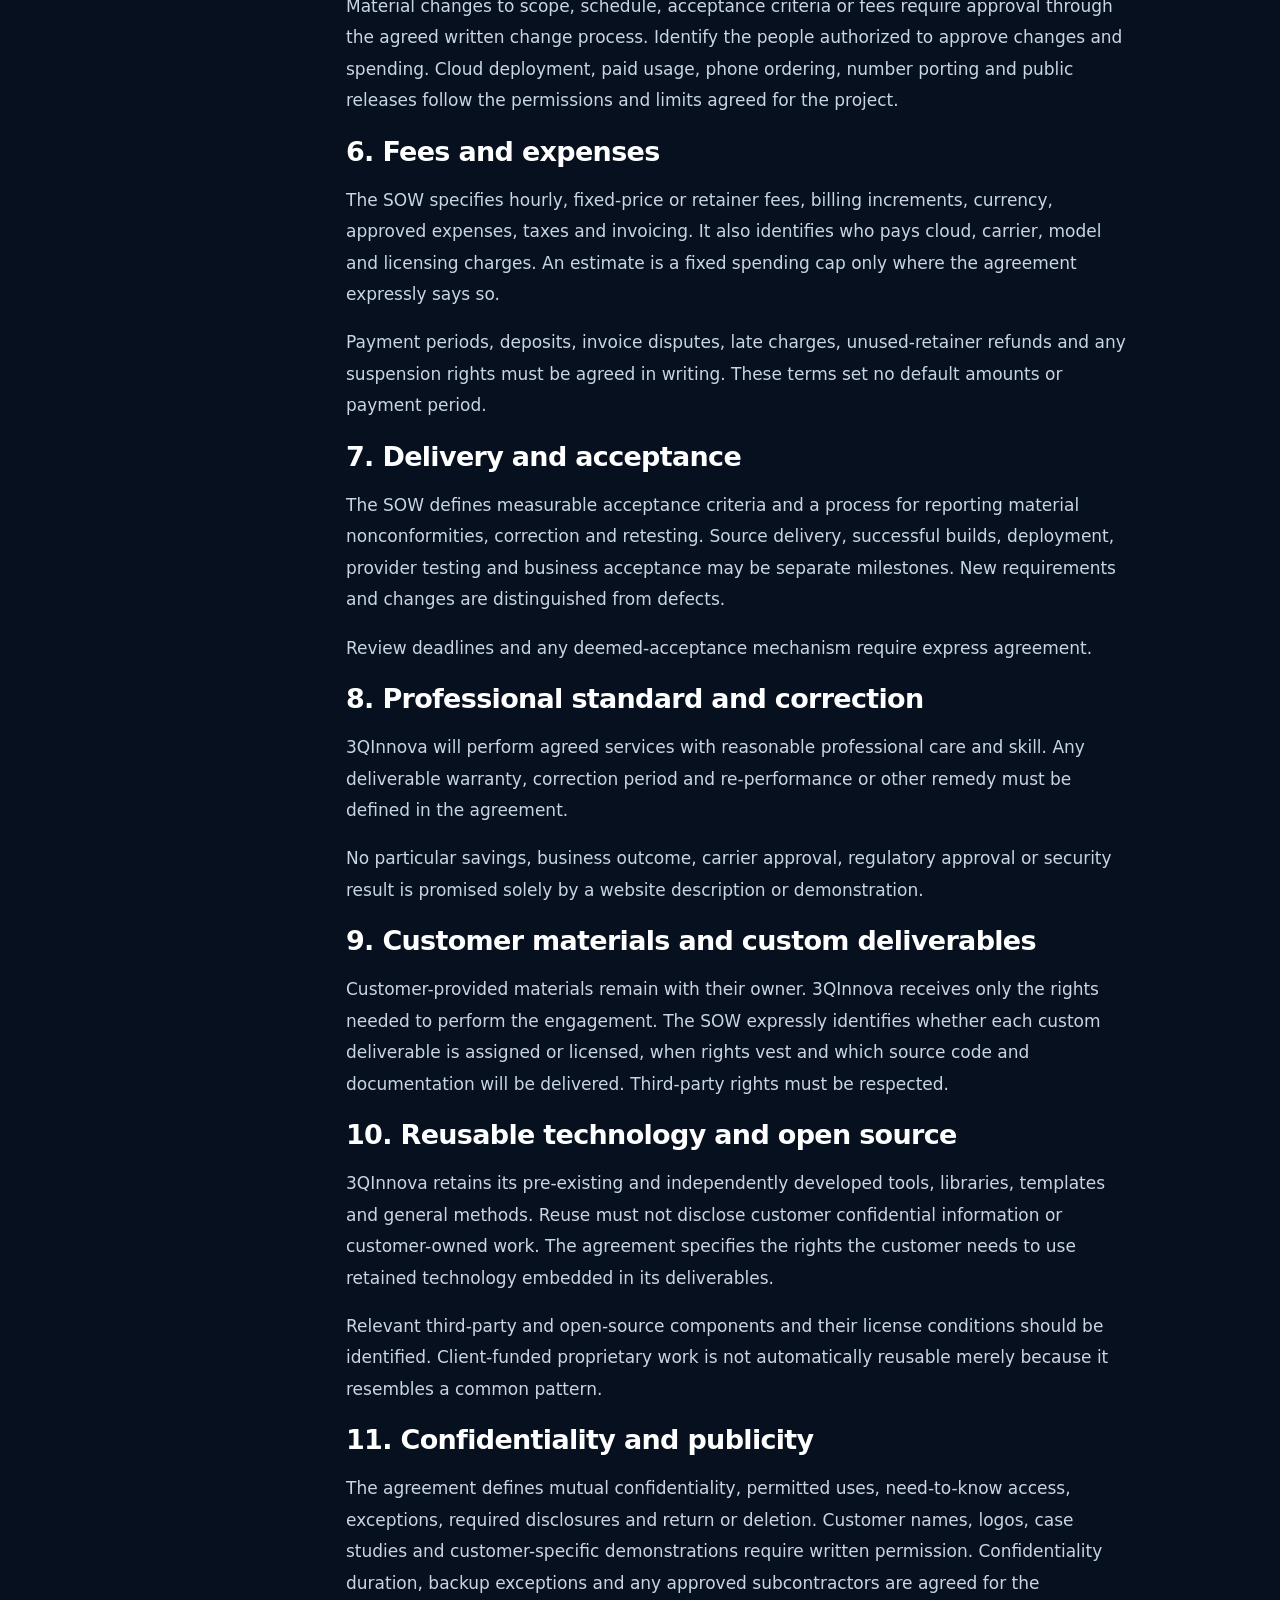
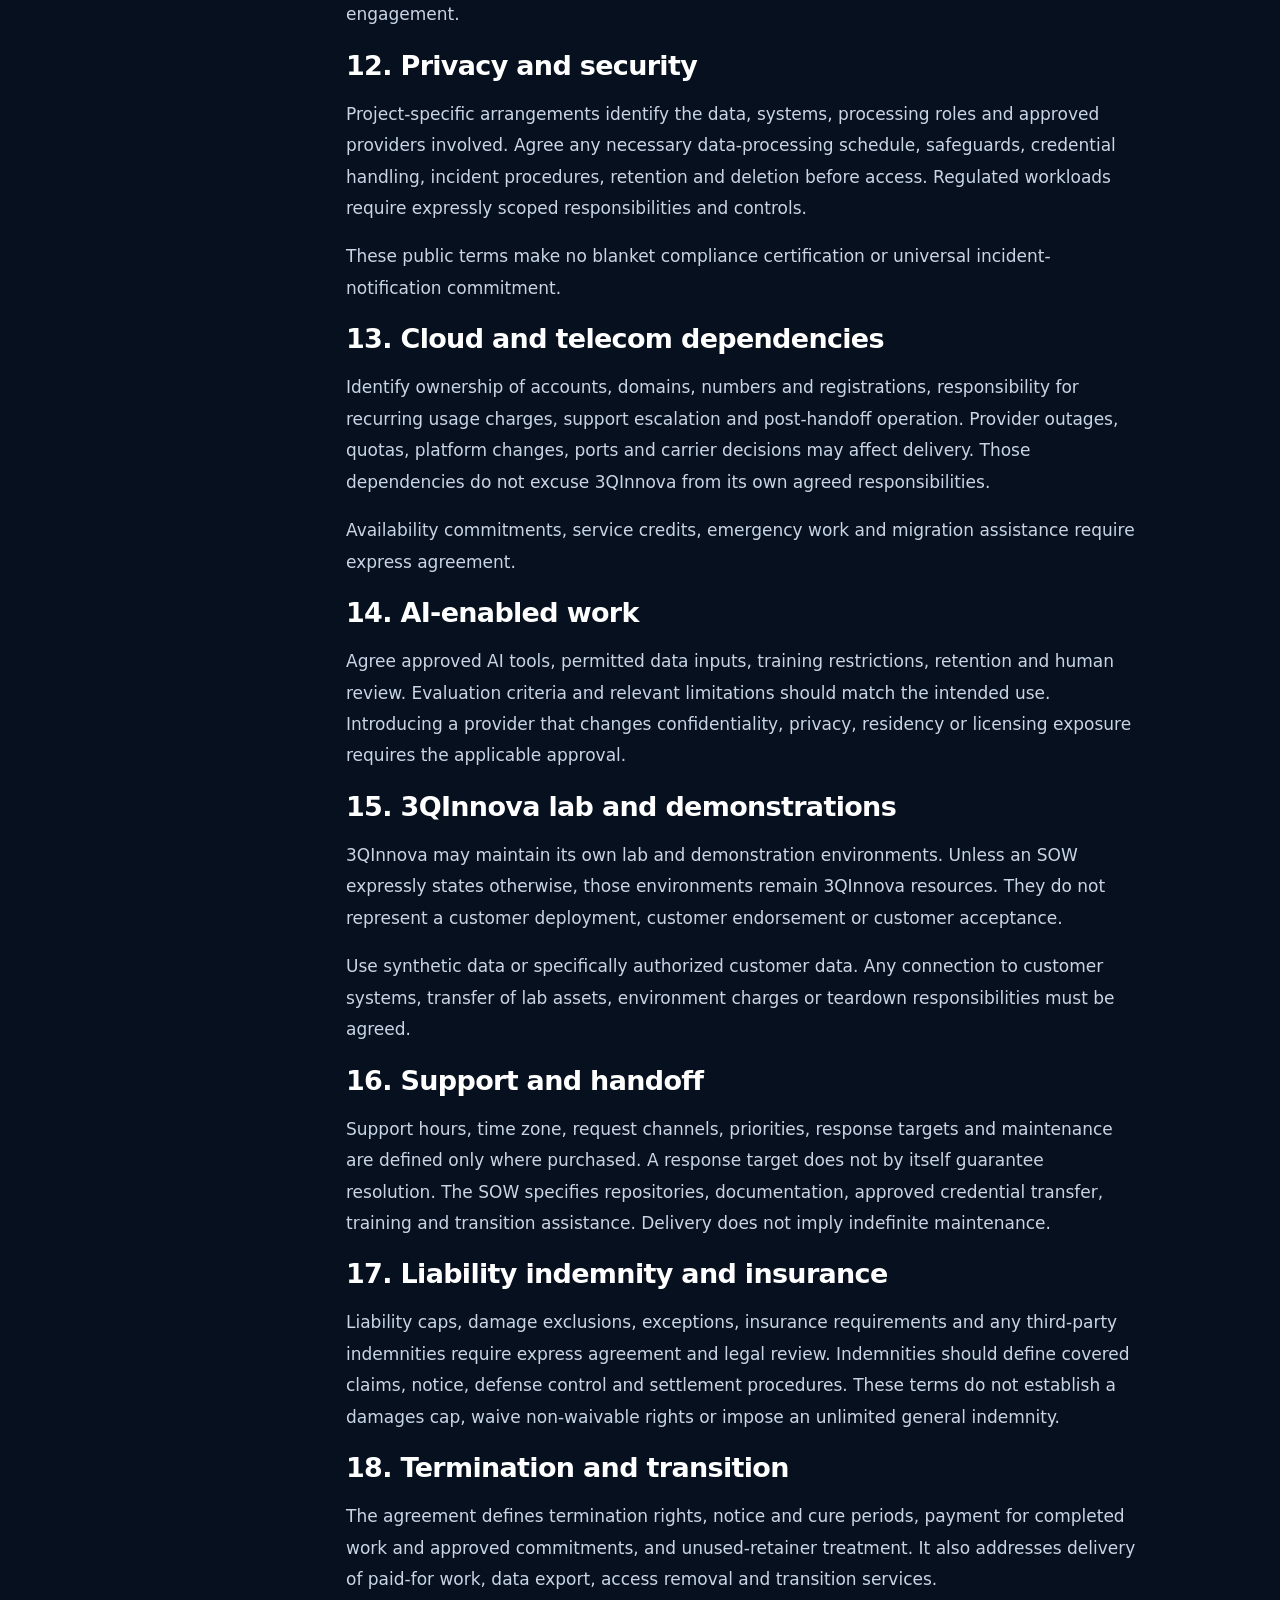
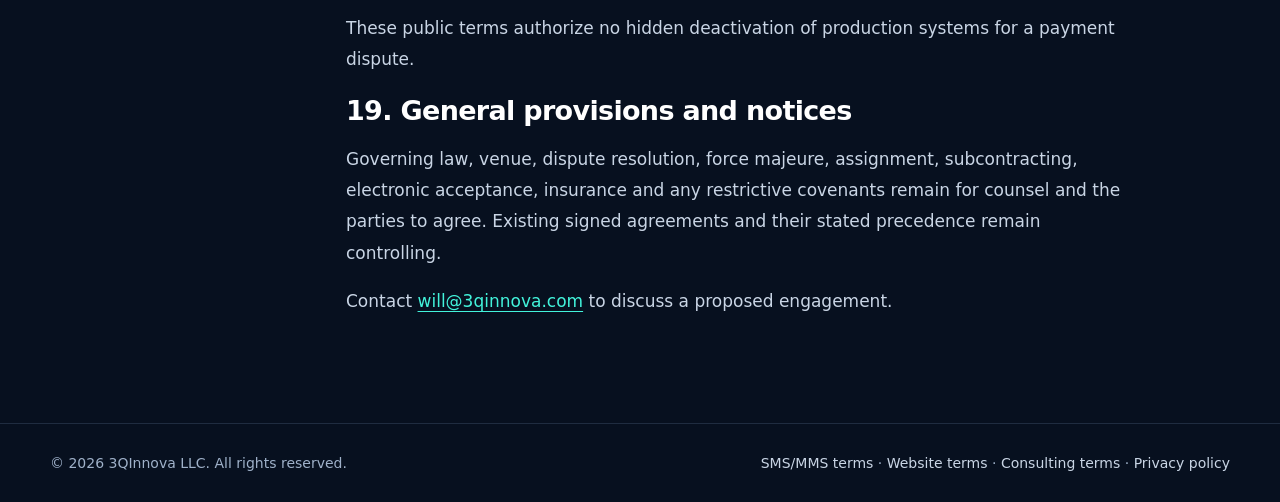
==== commit aa27e211: "Publish owner-supplied final privacy policy and terms" ====
--- a/Consulting_Terms/index.html
+++ b/Consulting_Terms/index.html
@@ -1,13 +1,7 @@
-<!doctype html>
-<html lang="en"><head><meta charset="utf-8"><meta name="viewport" content="width=device-width,initial-scale=1"><title>Consulting Services Terms | 3QInnova</title><meta name="description" content="Draft commercial framework for 3QInnova consulting and engineering engagements, separate from website use and messaging consent."><meta name="theme-color" content="#07101f"><meta name="robots" content="noindex,follow"><link rel="canonical" href="https://3qinnova.com/Consulting_Terms/"><link rel="stylesheet" href="/styles.css"><style>
+<!doctype html><html lang="en"><head><meta charset="utf-8"><meta name="viewport" content="width=device-width,initial-scale=1"><title>Consulting Services Terms | 3QInnova</title><meta name="description" content="Consulting Services Terms for 3QInnova LLC."><link rel="canonical" href="https://3qinnova.com/Consulting_Terms/"><link rel="stylesheet" href="/styles.css"><style>
     .terms-header{position:static;border-bottom:1px solid var(--line);padding:24px 0}.terms-header nav{display:flex;gap:24px;align-items:center;font-size:14px}.terms-header nav a{color:#c9d5e5}.terms-header nav a:hover{color:var(--cyan)}
     .terms-hero{padding:76px 0 42px;background:radial-gradient(ellipse at 85% 0%,#102f5f,transparent 65%)}.terms-hero h1{max-width:900px;font-size:clamp(2.5rem,6vw,4.6rem);line-height:1.08;letter-spacing:-.045em;margin:0 0 24px}.terms-hero .intro{max-width:740px;color:#c9d5e5;font-size:19px}.terms-meta{color:var(--muted);font-size:14px;margin:28px 0 0}
     .draft-notice{border-left:3px solid var(--cyan);background:#10213e;padding:19px 24px;margin-top:32px;max-width:900px}.draft-notice p{margin:5px 0 0;color:#c9d5e5}.terms-layout{display:grid;grid-template-columns:220px minmax(0,1fr);gap:76px;padding:44px 0 88px}.terms-toc{align-self:start;position:sticky;top:28px}.terms-toc strong{font-size:12px;text-transform:uppercase;letter-spacing:.12em;color:var(--muted)}.terms-toc a{display:block;margin-top:13px;color:#c9d5e5;font-size:14px}.terms-toc a:hover{color:var(--cyan)}.terms-content{max-width:790px}.terms-content section{scroll-margin-top:30px;margin:0 0 42px}.terms-content h2{font-size:27px;letter-spacing:-.025em;line-height:1.3;margin:0 0 16px}.terms-content p,.terms-content li{color:#c9d5e5;font-size:17px;line-height:1.85}.terms-content ul{padding-left:24px}.terms-content li{margin-bottom:10px}.terms-content a{color:var(--cyan);text-decoration:underline;text-underline-offset:4px}.terms-content strong{color:var(--white)}.terms-content .keyword{font-family:ui-monospace,monospace;letter-spacing:.03em;color:var(--cyan);font-weight:700}.terms-footer{border-top:1px solid var(--line);padding:28px 0;color:var(--muted);font-size:14px}.terms-footer .shell{display:flex;justify-content:space-between;gap:20px;flex-wrap:wrap}.terms-footer a{color:#c9d5e5}.terms-content .sample{border-left:2px solid var(--line);padding-left:22px}
     @media(max-width:760px){.terms-header nav{gap:16px}.terms-header .nav-wrap{gap:14px}.terms-hero{padding-top:48px}.terms-layout{grid-template-columns:1fr;gap:32px;padding-top:24px}.terms-toc{position:static;padding-bottom:24px;border-bottom:1px solid var(--line)}.terms-toc a{display:inline-block;margin:12px 18px 0 0}.terms-header .brand-name{font-size:19px}.terms-header .brand-mark{width:32px}.terms-header nav a{font-size:13px}.terms-content h2{font-size:24px}.draft-notice{padding:16px 18px}}
     @media print{body{background:white;color:#111}.terms-header,.terms-toc,.terms-footer{display:none}.terms-hero{padding-top:0;background:none}.terms-layout{display:block;padding:0}.terms-content p,.terms-content li,.terms-hero .intro,.terms-meta,.draft-notice p{color:#222}.terms-content strong,.terms-content a,.terms-content .keyword{color:#111}.draft-notice{background:none;border-color:#111}.terms-content section{break-inside:avoid}}
-  
-.policy-links{display:flex;flex-wrap:wrap;gap:12px 26px;padding:20px 0 0;color:#62d7ff;font-size:15px}.policy-links a{text-decoration:underline;text-underline-offset:4px}.policy-group{margin:20px 0 38px;padding-bottom:20px;border-bottom:1px solid var(--line)}.policy-group>h2{font-size:34px;color:var(--cyan)}.terms-toc .toc-group{display:block;margin-top:24px;color:var(--white);font-size:15px}.policy-note{border-left:3px solid var(--cyan);padding-left:18px;color:#c9d5e5}@media(max-width:760px){.policy-links{gap:12px 18px}.policy-group>h2{font-size:28px}.terms-toc .toc-group{margin-top:15px}}</style></head><body>
-<a class="skip-link" href="#main">Skip to content</a><header class="terms-header"><div class="shell nav-wrap"><a class="brand" href="/" aria-label="3QInnova home"><span class="brand-mark" aria-hidden="true"><span>3Q</span></span><span class="brand-name">3Q<span>Innova</span></span></a><nav aria-label="Primary navigation"><a href="/Contact/">Contact</a><a href="/Terms_And_Conditions/">All terms</a><a href="/Privacy_Policy/">Privacy</a></nav></div></header>
-<main id="main"><div class="terms-hero"><div class="shell"><p class="eyebrow">Paid engagements by separate written agreement</p><h1>Consulting Services Terms</h1><p class="intro">Draft commercial framework for 3QInnova consulting and engineering engagements, separate from website use and messaging consent.</p><p class="terms-meta">3QInnova LLC &nbsp; / &nbsp; Last updated October 27, 2026</p><nav class="policy-links" aria-label="Separate terms documents"><a href="/SMS_MMS_Terms/">SMS/MMS terms</a><a href="/Website_Terms/">Website terms</a><a href="/Consulting_Terms/">Consulting services terms</a></nav><aside class="draft-notice" aria-label="Draft status"><strong>Draft for legal review</strong><p>This is a draft framework for legal review, not a self-executing consulting contract. It applies only if expressly incorporated into a separately accepted agreement. Commercial choices and risk-allocation provisions must be finalized there.</p></aside></div></div>
-<div class="shell terms-layout"><nav class="terms-toc" aria-label="On this page"><strong>On this page</strong><a href="#application">1. Application and contracting parties</a><a href="#services">2. Services and scope</a><a href="#independent">3. Independent consulting and subcontracting</a><a href="#cooperation">4. Customer cooperation and access</a><a href="#changes">5. Changes and operational approvals</a><a href="#fees">6. Fees and expenses</a><a href="#acceptance">7. Delivery and acceptance</a><a href="#standard">8. Professional standard and correction</a><a href="#ownership">9. Customer materials and custom deliverables</a><a href="#reusable">10. Reusable technology and open source</a><a href="#confidentiality">11. Confidentiality and publicity</a><a href="#data">12. Privacy and security</a><a href="#vendors">13. Cloud and telecom dependencies</a><a href="#ai">14. AI-enabled work</a><a href="#lab">15. 3QInnova lab and demonstrations</a><a href="#support">16. Support and handoff</a><a href="#risk">17. Liability indemnity and insurance</a><a href="#termination">18. Termination and transition</a><a href="#general">19. General provisions and notices</a></nav><article class="terms-content"><section id="application"><h2>1. Application and contracting parties</h2><p>These draft consulting terms apply only where expressly incorporated into a separately accepted written agreement. Viewing this page or submitting a contact request does not create a paid engagement.</p><p>The agreement identifies the actual contracting customer, authorized representatives, applicable statement of work (SOW), and document precedence. An expressly agreed contract controls over this public draft.</p></section><section id="services"><h2>2. Services and scope</h2><p>3QInnova provides only the services and deliverables described in the applicable SOW. These may include architecture, software and API development, cloud and AI engineering, telecommunications and contact-center integrations, or advisory work. The SOW identifies exclusions, milestones, dependencies and acceptance criteria.</p><p>Production operations, monitoring, managed hosting, formal compliance certification and continuous support require express scope.</p></section><section id="independent"><h2>3. Independent consulting and subcontracting</h2><p>3QInnova acts as an independent contractor. Where another consulting firm engages 3QInnova for an end-customer project, the agreement identifies the contracting party, authorized approvers and any specifically accepted end-customer obligations. Neither party may bind the other without express authority.</p><p>Payment responsibility, confidentiality, access and the ownership chain must be defined for that engagement.</p></section><section id="cooperation"><h2>4. Customer cooperation and access</h2><p>The customer supplies accurate requirements, timely decisions, authorized access, necessary licenses and designated contacts. The SOW allocates backup, rollback, security and production-change responsibilities. Dependency delays and their schedule or cost effects are reviewed through the agreed project process.</p></section><section id="changes"><h2>5. Changes and operational approvals</h2><p>Material changes to scope, schedule, acceptance criteria or fees require approval through the agreed written change process. Identify the people authorized to approve changes and spending. Cloud deployment, paid usage, phone ordering, number porting and public releases follow the permissions and limits agreed for the project.</p></section><section id="fees"><h2>6. Fees and expenses</h2><p>The SOW specifies hourly, fixed-price or retainer fees, billing increments, currency, approved expenses, taxes and invoicing. It also identifies who pays cloud, carrier, model and licensing charges. An estimate is a fixed spending cap only where the agreement expressly says so.</p><p>Payment periods, deposits, invoice disputes, late charges, unused-retainer refunds and any suspension rights must be agreed in writing. This draft sets no default amounts or payment period.</p></section><section id="acceptance"><h2>7. Delivery and acceptance</h2><p>The SOW defines measurable acceptance criteria and a process for reporting material nonconformities, correction and retesting. Source delivery, successful builds, deployment, provider testing and business acceptance may be separate milestones. New requirements and changes are distinguished from defects.</p><p>Review deadlines and any deemed-acceptance mechanism require express agreement.</p></section><section id="standard"><h2>8. Professional standard and correction</h2><p>3QInnova will perform agreed services with reasonable professional care and skill. Any deliverable warranty, correction period and re-performance or other remedy must be defined in the agreement.</p><p>No particular savings, business outcome, carrier approval, regulatory approval or security result is promised solely by a website description or demonstration.</p></section><section id="ownership"><h2>9. Customer materials and custom deliverables</h2><p>Customer-provided materials remain with their owner. 3QInnova receives only the rights needed to perform the engagement. The SOW expressly identifies whether each custom deliverable is assigned or licensed, when rights vest and which source code and documentation will be delivered. Third-party rights must be respected.</p></section><section id="reusable"><h2>10. Reusable technology and open source</h2><p>3QInnova retains its pre-existing and independently developed tools, libraries, templates and general methods. Reuse must not disclose customer confidential information or customer-owned work. The agreement specifies the rights the customer needs to use retained technology embedded in its deliverables.</p><p>Relevant third-party and open-source components and their license conditions should be identified. Client-funded proprietary work is not automatically reusable merely because it resembles a common pattern.</p></section><section id="confidentiality"><h2>11. Confidentiality and publicity</h2><p>The agreement defines mutual confidentiality, permitted uses, need-to-know access, exceptions, required disclosures and return or deletion. Customer names, logos, case studies and customer-specific demonstrations require written permission. Confidentiality duration, backup exceptions and any approved subcontractors are agreed for the engagement.</p></section><section id="data"><h2>12. Privacy and security</h2><p>Project-specific arrangements identify the data, systems, processing roles and approved providers involved. Agree any necessary data-processing schedule, safeguards, credential handling, incident procedures, retention and deletion before access. Regulated workloads require expressly scoped responsibilities and controls.</p><p>This public draft makes no blanket compliance certification or universal incident-notification commitment.</p></section><section id="vendors"><h2>13. Cloud and telecom dependencies</h2><p>Identify ownership of accounts, domains, numbers and registrations, responsibility for recurring usage charges, support escalation and post-handoff operation. Provider outages, quotas, platform changes, ports and carrier decisions may affect delivery. Those dependencies do not excuse 3QInnova from its own agreed responsibilities.</p><p>Availability commitments, service credits, emergency work and migration assistance require express agreement.</p></section><section id="ai"><h2>14. AI-enabled work</h2><p>Agree approved AI tools, permitted data inputs, training restrictions, retention and human review. Evaluation criteria and relevant limitations should match the intended use. Introducing a provider that changes confidentiality, privacy, residency or licensing exposure requires the applicable approval.</p></section><section id="lab"><h2>15. 3QInnova lab and demonstrations</h2><p>3QInnova may maintain its own lab and demonstration environments. Unless an SOW expressly states otherwise, those environments remain 3QInnova resources. They do not represent a customer deployment, customer endorsement or customer acceptance.</p><p>Use synthetic data or specifically authorized customer data. Any connection to customer systems, transfer of lab assets, environment charges or teardown responsibilities must be agreed.</p></section><section id="support"><h2>16. Support and handoff</h2><p>Support hours, time zone, request channels, priorities, response targets and maintenance are defined only where purchased. A response target does not by itself guarantee resolution. The SOW specifies repositories, documentation, approved credential transfer, training and transition assistance. Delivery does not imply indefinite maintenance.</p></section><section id="risk"><h2>17. Liability indemnity and insurance</h2><p>Liability caps, damage exclusions, exceptions, insurance requirements and any third-party indemnities require express agreement and legal review. Indemnities should define covered claims, notice, defense control and settlement procedures. This draft does not establish a damages cap, waive non-waivable rights or impose an unlimited general indemnity.</p></section><section id="termination"><h2>18. Termination and transition</h2><p>The agreement defines termination rights, notice and cure periods, payment for completed work and approved commitments, and unused-retainer treatment. It also addresses delivery of paid-for work, data export, access removal and transition services.</p><p>This public draft authorizes no hidden deactivation of production systems for a payment dispute.</p></section><section id="general"><h2>19. General provisions and notices</h2><p>Governing law, venue, dispute resolution, force majeure, assignment, subcontracting, electronic acceptance, insurance and any restrictive covenants remain for counsel and the parties to agree. Existing signed agreements and their stated precedence remain controlling.</p><p>Contact <a href="mailto:will@3qinnova.com">will@3qinnova.com</a> to discuss a proposed engagement.</p></section></article></div></main>
-<footer class="terms-footer"><div class="shell"><span>© 2026 3QInnova LLC. All rights reserved.</span><span><a href="/Terms_And_Conditions/">All terms</a> &nbsp; · &nbsp; <a href="/Privacy_Policy/">Privacy policy</a> &nbsp; · &nbsp; <a href="/Contact/">Contact</a></span></div></footer></body></html>+   h2{scroll-margin-top:24px}</style></head><body><a class="skip-link" href="#main">Skip to content</a><header class="terms-header"><div class="shell nav-wrap"><a class="brand" href="/">3QInnova</a><nav aria-label="Primary navigation"><a href="/">Home</a><a href="/Contact/">Contact</a><a href="/Terms_And_Conditions/">All terms</a></nav></div></header><main id="main"><div class="terms-hero"><div class="shell"><p class="eyebrow">3QInnova LLC</p><h1>Consulting Services Terms</h1><p class="terms-meta">Last updated October 27, 2026</p><p><a href="/SMS_MMS_Terms/">SMS/MMS terms</a> · <a href="/Website_Terms/">Website terms</a> · <a href="/Consulting_Terms/">Consulting terms</a> · <a href="/Privacy_Policy/">Privacy policy</a></p></div></div><div class="shell terms-layout"><nav class="terms-toc" aria-label="On this page"><strong>On this page</strong><a href="#Consulting_Terms-section-1">1. Application and contracting parties</a><a href="#Consulting_Terms-section-2">2. Services and scope</a><a href="#Consulting_Terms-section-3">3. Independent consulting and subcontracting</a><a href="#Consulting_Terms-section-4">4. Customer cooperation and access</a><a href="#Consulting_Terms-section-5">5. Changes and operational approvals</a><a href="#Consulting_Terms-section-6">6. Fees and expenses</a><a href="#Consulting_Terms-section-7">7. Delivery and acceptance</a><a href="#Consulting_Terms-section-8">8. Professional standard and correction</a><a href="#Consulting_Terms-section-9">9. Customer materials and custom deliverables</a><a href="#Consulting_Terms-section-10">10. Reusable technology and open source</a><a href="#Consulting_Terms-section-11">11. Confidentiality and publicity</a><a href="#Consulting_Terms-section-12">12. Privacy and security</a><a href="#Consulting_Terms-section-13">13. Cloud and telecom dependencies</a><a href="#Consulting_Terms-section-14">14. AI-enabled work</a><a href="#Consulting_Terms-section-15">15. 3QInnova lab and demonstrations</a><a href="#Consulting_Terms-section-16">16. Support and handoff</a><a href="#Consulting_Terms-section-17">17. Liability indemnity and insurance</a><a href="#Consulting_Terms-section-18">18. Termination and transition</a><a href="#Consulting_Terms-section-19">19. General provisions and notices</a></nav><article class="terms-content"><h2 id="Consulting_Terms-section-1">1. Application and contracting parties</h2><p>These consulting terms apply only where expressly incorporated into a separately accepted written agreement. Viewing this page or submitting a contact request does not create a paid engagement.</p><p>The agreement identifies the actual contracting customer, authorized representatives, applicable statement of work (SOW), and document precedence. An expressly agreed contract controls over these public terms.</p><h2 id="Consulting_Terms-section-2">2. Services and scope</h2><p>3QInnova provides only the services and deliverables described in the applicable SOW. These may include architecture, software and API development, cloud and AI engineering, telecommunications and contact-center integrations, or advisory work. The SOW identifies exclusions, milestones, dependencies and acceptance criteria.</p><p>Production operations, monitoring, managed hosting, formal compliance certification and continuous support require express scope.</p><h2 id="Consulting_Terms-section-3">3. Independent consulting and subcontracting</h2><p>3QInnova acts as an independent contractor. Where another consulting firm engages 3QInnova for an end-customer project, the agreement identifies the contracting party, authorized approvers and any specifically accepted end-customer obligations. Neither party may bind the other without express authority.</p><p>Payment responsibility, confidentiality, access and the ownership chain must be defined for that engagement.</p><h2 id="Consulting_Terms-section-4">4. Customer cooperation and access</h2><p>The customer supplies accurate requirements, timely decisions, authorized access, necessary licenses and designated contacts. The SOW allocates backup, rollback, security and production-change responsibilities. Dependency delays and their schedule or cost effects are reviewed through the agreed project process.</p><h2 id="Consulting_Terms-section-5">5. Changes and operational approvals</h2><p>Material changes to scope, schedule, acceptance criteria or fees require approval through the agreed written change process. Identify the people authorized to approve changes and spending. Cloud deployment, paid usage, phone ordering, number porting and public releases follow the permissions and limits agreed for the project.</p><h2 id="Consulting_Terms-section-6">6. Fees and expenses</h2><p>The SOW specifies hourly, fixed-price or retainer fees, billing increments, currency, approved expenses, taxes and invoicing. It also identifies who pays cloud, carrier, model and licensing charges. An estimate is a fixed spending cap only where the agreement expressly says so.</p><p>Payment periods, deposits, invoice disputes, late charges, unused-retainer refunds and any suspension rights must be agreed in writing. These terms set no default amounts or payment period.</p><h2 id="Consulting_Terms-section-7">7. Delivery and acceptance</h2><p>The SOW defines measurable acceptance criteria and a process for reporting material nonconformities, correction and retesting. Source delivery, successful builds, deployment, provider testing and business acceptance may be separate milestones. New requirements and changes are distinguished from defects.</p><p>Review deadlines and any deemed-acceptance mechanism require express agreement.</p><h2 id="Consulting_Terms-section-8">8. Professional standard and correction</h2><p>3QInnova will perform agreed services with reasonable professional care and skill. Any deliverable warranty, correction period and re-performance or other remedy must be defined in the agreement.</p><p>No particular savings, business outcome, carrier approval, regulatory approval or security result is promised solely by a website description or demonstration.</p><h2 id="Consulting_Terms-section-9">9. Customer materials and custom deliverables</h2><p>Customer-provided materials remain with their owner. 3QInnova receives only the rights needed to perform the engagement. The SOW expressly identifies whether each custom deliverable is assigned or licensed, when rights vest and which source code and documentation will be delivered. Third-party rights must be respected.</p><h2 id="Consulting_Terms-section-10">10. Reusable technology and open source</h2><p>3QInnova retains its pre-existing and independently developed tools, libraries, templates and general methods. Reuse must not disclose customer confidential information or customer-owned work. The agreement specifies the rights the customer needs to use retained technology embedded in its deliverables.</p><p>Relevant third-party and open-source components and their license conditions should be identified. Client-funded proprietary work is not automatically reusable merely because it resembles a common pattern.</p><h2 id="Consulting_Terms-section-11">11. Confidentiality and publicity</h2><p>The agreement defines mutual confidentiality, permitted uses, need-to-know access, exceptions, required disclosures and return or deletion. Customer names, logos, case studies and customer-specific demonstrations require written permission. Confidentiality duration, backup exceptions and any approved subcontractors are agreed for the engagement.</p><h2 id="Consulting_Terms-section-12">12. Privacy and security</h2><p>Project-specific arrangements identify the data, systems, processing roles and approved providers involved. Agree any necessary data-processing schedule, safeguards, credential handling, incident procedures, retention and deletion before access. Regulated workloads require expressly scoped responsibilities and controls.</p><p>These public terms make no blanket compliance certification or universal incident-notification commitment.</p><h2 id="Consulting_Terms-section-13">13. Cloud and telecom dependencies</h2><p>Identify ownership of accounts, domains, numbers and registrations, responsibility for recurring usage charges, support escalation and post-handoff operation. Provider outages, quotas, platform changes, ports and carrier decisions may affect delivery. Those dependencies do not excuse 3QInnova from its own agreed responsibilities.</p><p>Availability commitments, service credits, emergency work and migration assistance require express agreement.</p><h2 id="Consulting_Terms-section-14">14. AI-enabled work</h2><p>Agree approved AI tools, permitted data inputs, training restrictions, retention and human review. Evaluation criteria and relevant limitations should match the intended use. Introducing a provider that changes confidentiality, privacy, residency or licensing exposure requires the applicable approval.</p><h2 id="Consulting_Terms-section-15">15. 3QInnova lab and demonstrations</h2><p>3QInnova may maintain its own lab and demonstration environments. Unless an SOW expressly states otherwise, those environments remain 3QInnova resources. They do not represent a customer deployment, customer endorsement or customer acceptance.</p><p>Use synthetic data or specifically authorized customer data. Any connection to customer systems, transfer of lab assets, environment charges or teardown responsibilities must be agreed.</p><h2 id="Consulting_Terms-section-16">16. Support and handoff</h2><p>Support hours, time zone, request channels, priorities, response targets and maintenance are defined only where purchased. A response target does not by itself guarantee resolution. The SOW specifies repositories, documentation, approved credential transfer, training and transition assistance. Delivery does not imply indefinite maintenance.</p><h2 id="Consulting_Terms-section-17">17. Liability indemnity and insurance</h2><p>Liability caps, damage exclusions, exceptions, insurance requirements and any third-party indemnities require express agreement and legal review. Indemnities should define covered claims, notice, defense control and settlement procedures. These terms do not establish a damages cap, waive non-waivable rights or impose an unlimited general indemnity.</p><h2 id="Consulting_Terms-section-18">18. Termination and transition</h2><p>The agreement defines termination rights, notice and cure periods, payment for completed work and approved commitments, and unused-retainer treatment. It also addresses delivery of paid-for work, data export, access removal and transition services.</p><p>These public terms authorize no hidden deactivation of production systems for a payment dispute.</p><h2 id="Consulting_Terms-section-19">19. General provisions and notices</h2><p>Governing law, venue, dispute resolution, force majeure, assignment, subcontracting, electronic acceptance, insurance and any restrictive covenants remain for counsel and the parties to agree. Existing signed agreements and their stated precedence remain controlling.</p><p>Contact <a href="mailto:will@3qinnova.com">will@3qinnova.com</a> to discuss a proposed engagement.</p></article></div></main><footer class="terms-footer"><div class="shell"><span>© 2026 3QInnova LLC. All rights reserved.</span><span><a href="/SMS_MMS_Terms/">SMS/MMS terms</a> · <a href="/Website_Terms/">Website terms</a> · <a href="/Consulting_Terms/">Consulting terms</a> · <a href="/Privacy_Policy/">Privacy policy</a></span></div></footer></body></html>
